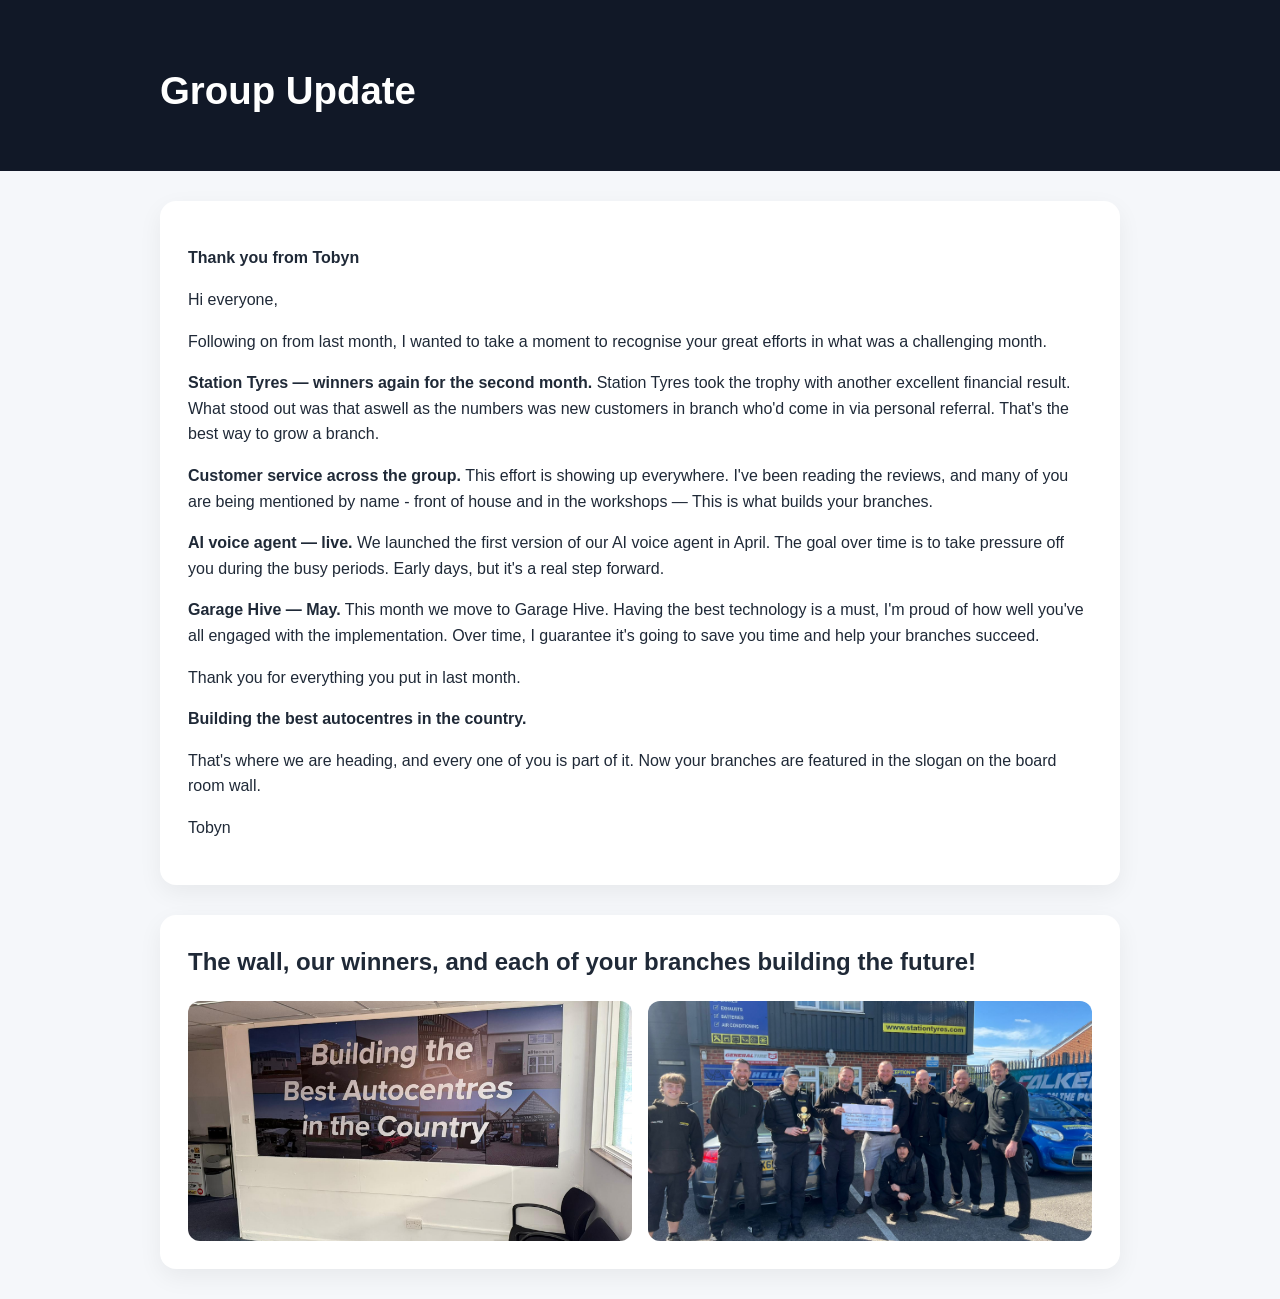
==== updates/2026-05/index.html @ 372e9c14 "Update slogan in gallery section of index.html" ====
<!DOCTYPE html>
<html lang="en">
<head>
  <meta charset="UTF-8" />
  <meta name="viewport" content="width=device-width, initial-scale=1.0" />
  <title>Great effort and well done</title>
  <link rel="stylesheet" href="../../style.css" />
</head>
<body>
  <header class="hero">
    <div class="container">
      <h1>Group Update</h1>
    </div>
  </header>

  <main class="container">
    <section class="memo-card">
       <p><strong>Thank you from Tobyn</strong></p>

<p>Hi everyone,</p>

<p>
  Following on from last month, I wanted to take a moment to recognise your great efforts in what was a challenging month.
</p>

<p>
  <strong>Station Tyres — winners again for the second month.</strong> Station Tyres took the trophy with another excellent financial result. What stood out was that aswell as the numbers was new customers in branch who'd come in via personal referral. That's the best way to grow a branch.
</p>

<p>
  <strong>Customer service across the group.</strong> This effort is showing up everywhere. I've been reading the reviews, and many of you are being mentioned by name - front of house and in the workshops — This is what builds your branches.
</p>

<p>
  <strong>AI voice agent — live.</strong> We launched the first version of our AI voice agent in April. The goal over time is to take pressure off you during the busy periods. Early days, but it's a real step forward.
</p>

<p>
  <strong>Garage Hive — May.</strong> This month we move to Garage Hive. Having the best technology is a must, I'm proud of how well you've all engaged with the implementation. Over time, I guarantee it's going to save you time and help your branches succeed.
</p>

<p>
  Thank you for everything you put in last month. 

<p>
  <strong>Building the best autocentres in the country.</strong>
</p>

<p>
  That's where we are heading, and every one of you is part of it. Now your branches are featured in the slogan on the board room wall.
</p>

<p>Tobyn</p>
      
    </section>

    <section class="gallery">
      <h2>The wall, our winners, and each of your branches building the future!</h2>
      <div class="photo-grid">
        <img src="images/PHOTO-2026-04-29-15-54-14.jpg" />
        <img src="images/PHOTO-2026-05-12-12-12-05.jpg" />
      </div>
    </section>
  </main>
</body>
</html>
---- style.css ----
* {
  box-sizing: border-box;
}

body {
  margin: 0;
  font-family: Arial, Helvetica, sans-serif;
  line-height: 1.6;
  color: #1f2937;
  background: #f5f7fa;
}

.container {
  width: min(960px, 92%);
  margin: 0 auto;
}

.hero {
  background: #111827;
  color: white;
  padding: 60px 0 40px;
}

.hero h1 {
  margin: 0 0 10px;
  font-size: 2.4rem;
}

.subtitle {
  margin: 0;
  color: #d1d5db;
}

.memo-card,
.gallery {
  background: white;
  margin: 30px 0;
  padding: 28px;
  border-radius: 16px;
  box-shadow: 0 8px 24px rgba(0, 0, 0, 0.06);
}

.memo-card h2,
.gallery h2 {
  margin-top: 0;
}

.photo-grid {
  display: grid;
  grid-template-columns: repeat(auto-fit, minmax(220px, 1fr));
  gap: 16px;
}

.photo-grid img {
  width: 100%;
  height: 240px;
  object-fit: cover;
  border-radius: 12px;
  display: block;
}
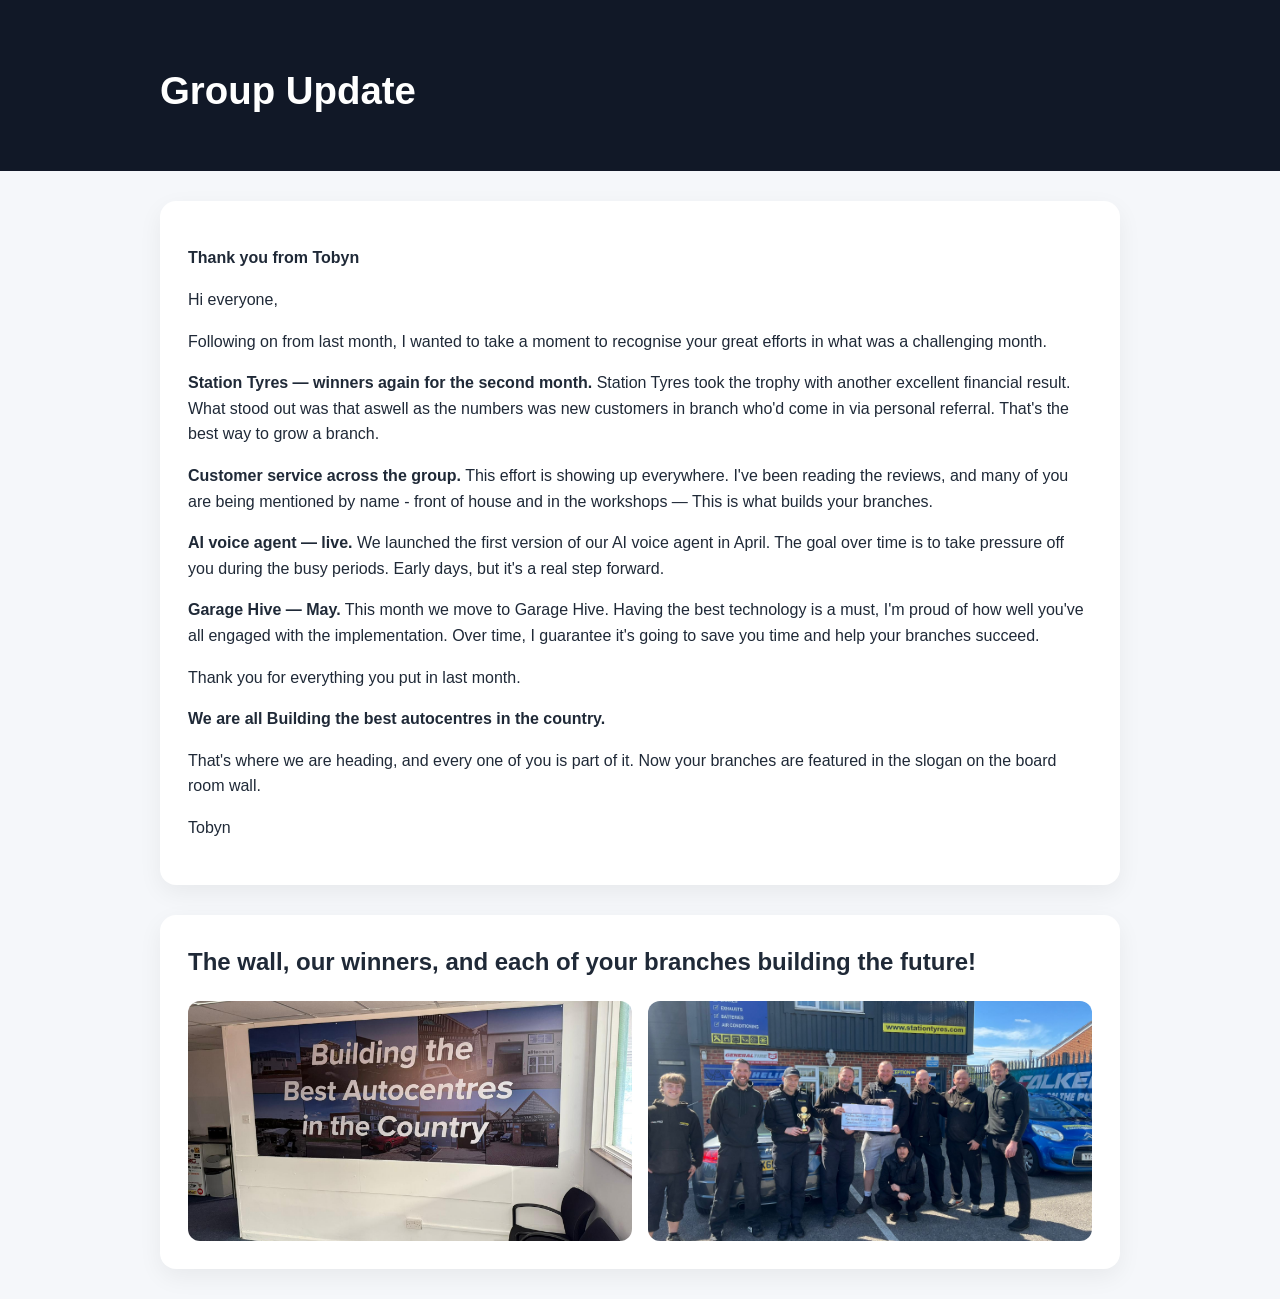
==== commit c834f4e2: "Update index.html" ====
--- a/updates/2026-05/index.html
+++ b/updates/2026-05/index.html
@@ -43,7 +43,7 @@
   Thank you for everything you put in last month. 
 
 <p>
-  <strong>Building the best autocentres in the country.</strong>
+  <strong>We are all Building the best autocentres in the country.</strong>
 </p>
 
 <p>
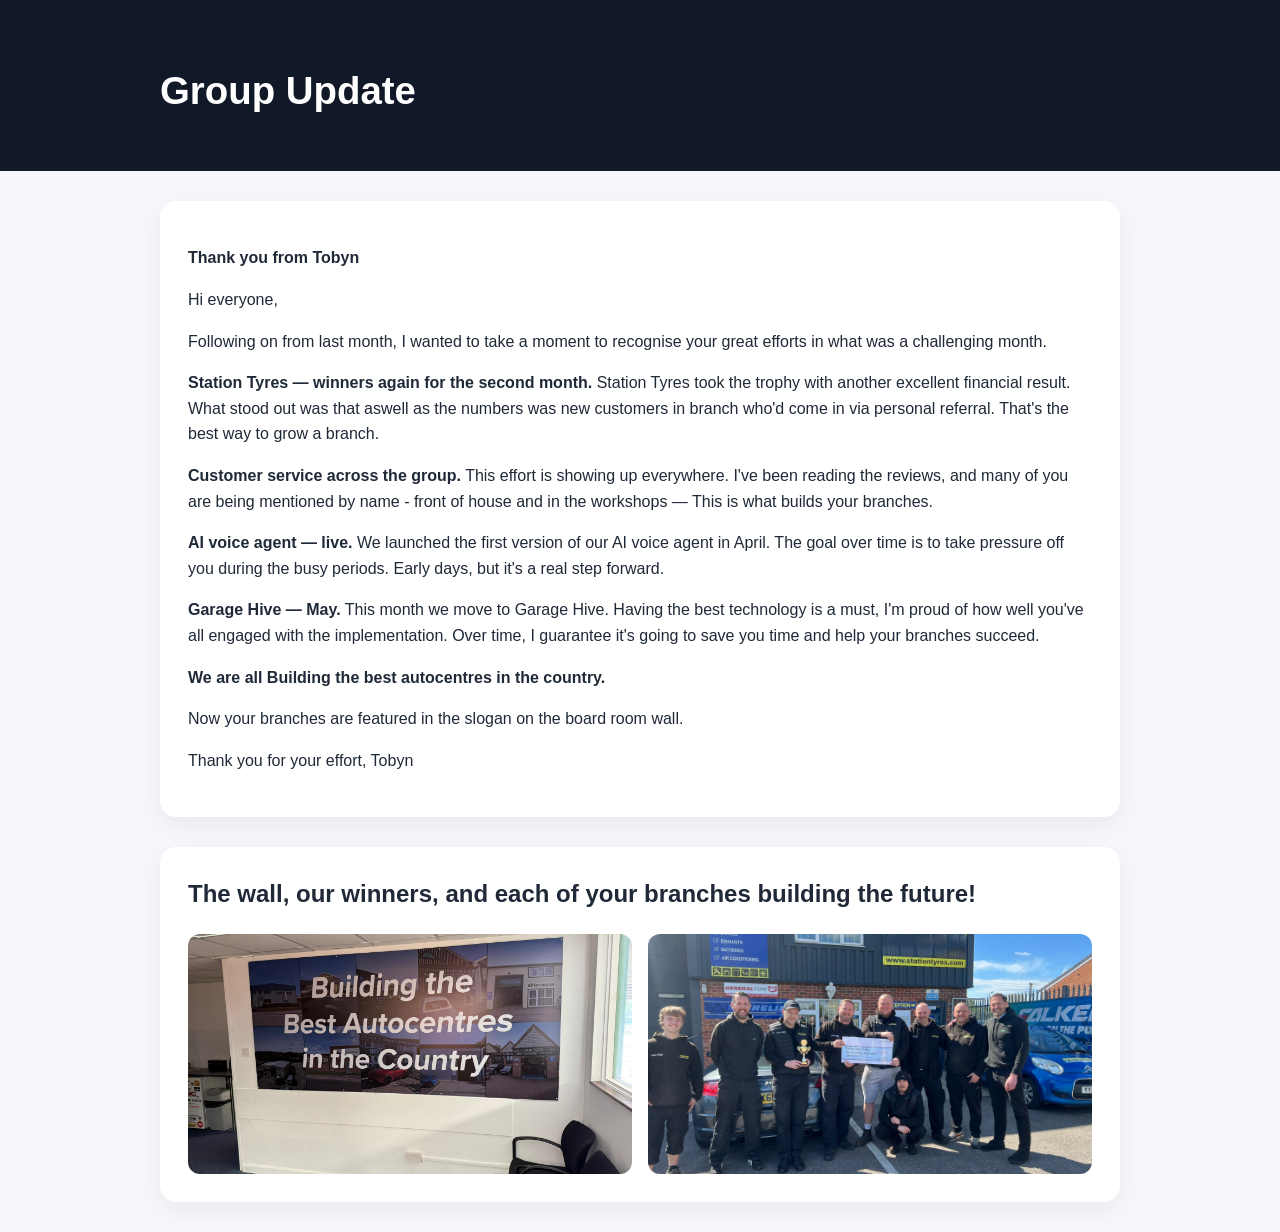
==== commit f7664bc6: "Update index.html" ====
--- a/updates/2026-05/index.html
+++ b/updates/2026-05/index.html
@@ -40,17 +40,14 @@
 </p>
 
 <p>
-  Thank you for everything you put in last month. 
-
-<p>
   <strong>We are all Building the best autocentres in the country.</strong>
 </p>
 
 <p>
-  That's where we are heading, and every one of you is part of it. Now your branches are featured in the slogan on the board room wall.
+  Now your branches are featured in the slogan on the board room wall.
 </p>
 
-<p>Tobyn</p>
+<p>Thank you for your effort, Tobyn</p>
       
     </section>
 
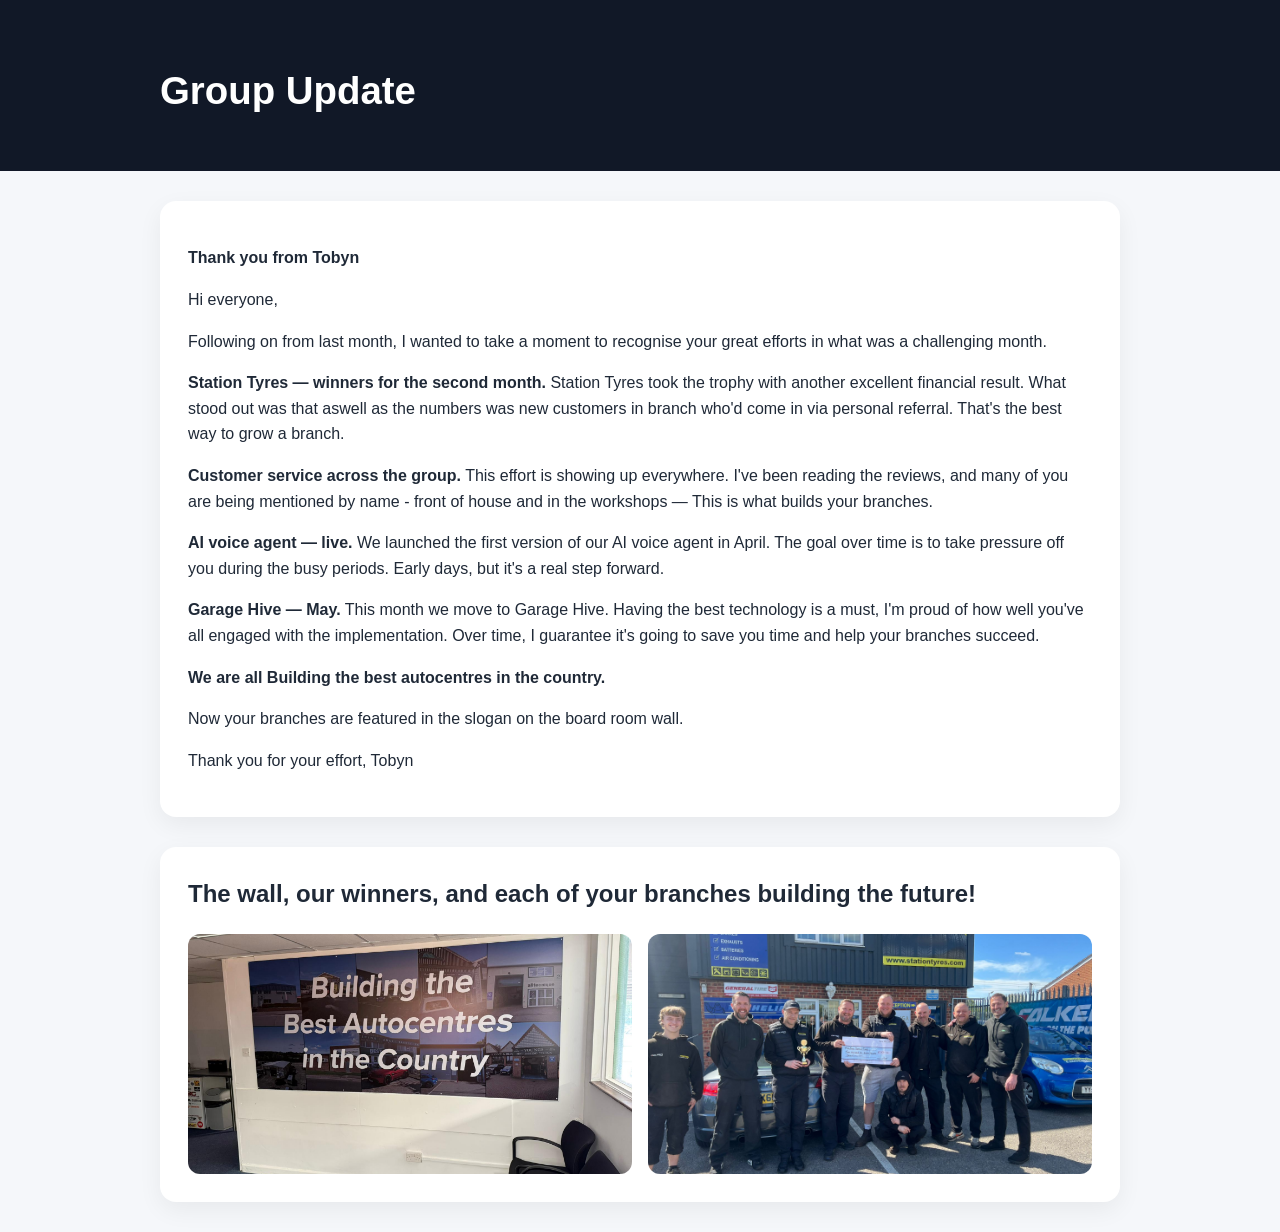
==== commit 35852e1e: "Correct wording in index.html for Station Tyres section" ====
--- a/updates/2026-05/index.html
+++ b/updates/2026-05/index.html
@@ -24,7 +24,7 @@
 </p>
 
 <p>
-  <strong>Station Tyres — winners again for the second month.</strong> Station Tyres took the trophy with another excellent financial result. What stood out was that aswell as the numbers was new customers in branch who'd come in via personal referral. That's the best way to grow a branch.
+  <strong>Station Tyres — winners for the second month.</strong> Station Tyres took the trophy with another excellent financial result. What stood out was that aswell as the numbers was new customers in branch who'd come in via personal referral. That's the best way to grow a branch.
 </p>
 
 <p>
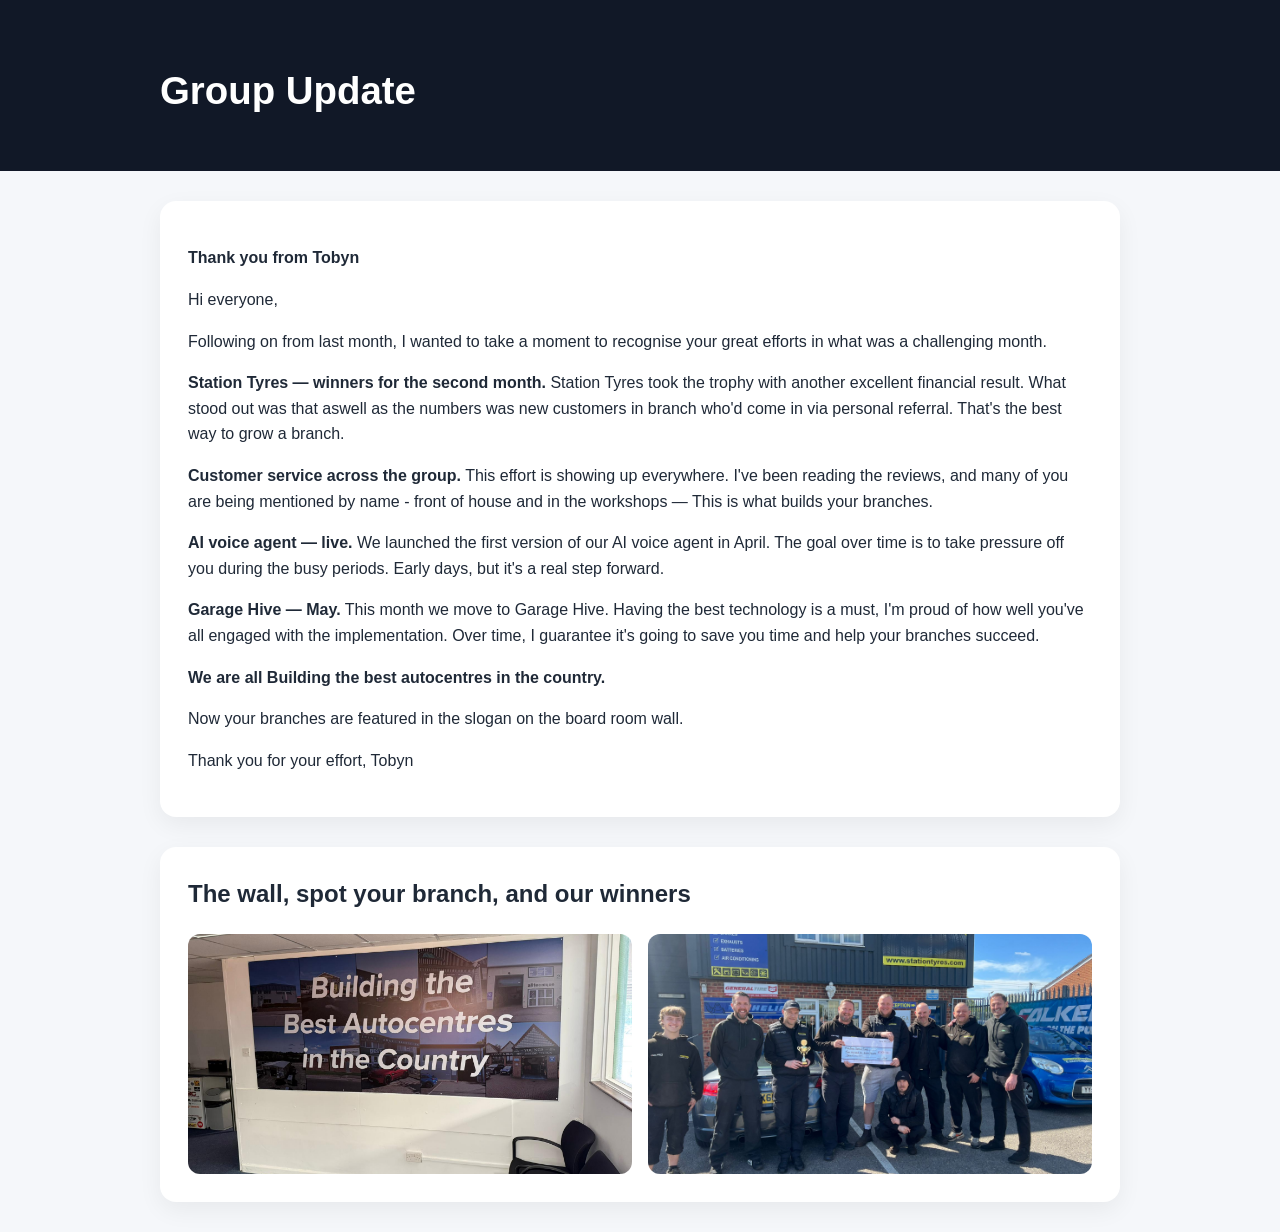
==== commit 64b78c06: "Update index.html" ====
--- a/updates/2026-05/index.html
+++ b/updates/2026-05/index.html
@@ -52,7 +52,7 @@
     </section>
 
     <section class="gallery">
-      <h2>The wall, our winners, and each of your branches building the future!</h2>
+      <h2>The wall, spot your branch, and our winners</h2>
       <div class="photo-grid">
         <img src="images/PHOTO-2026-04-29-15-54-14.jpg" />
         <img src="images/PHOTO-2026-05-12-12-12-05.jpg" />
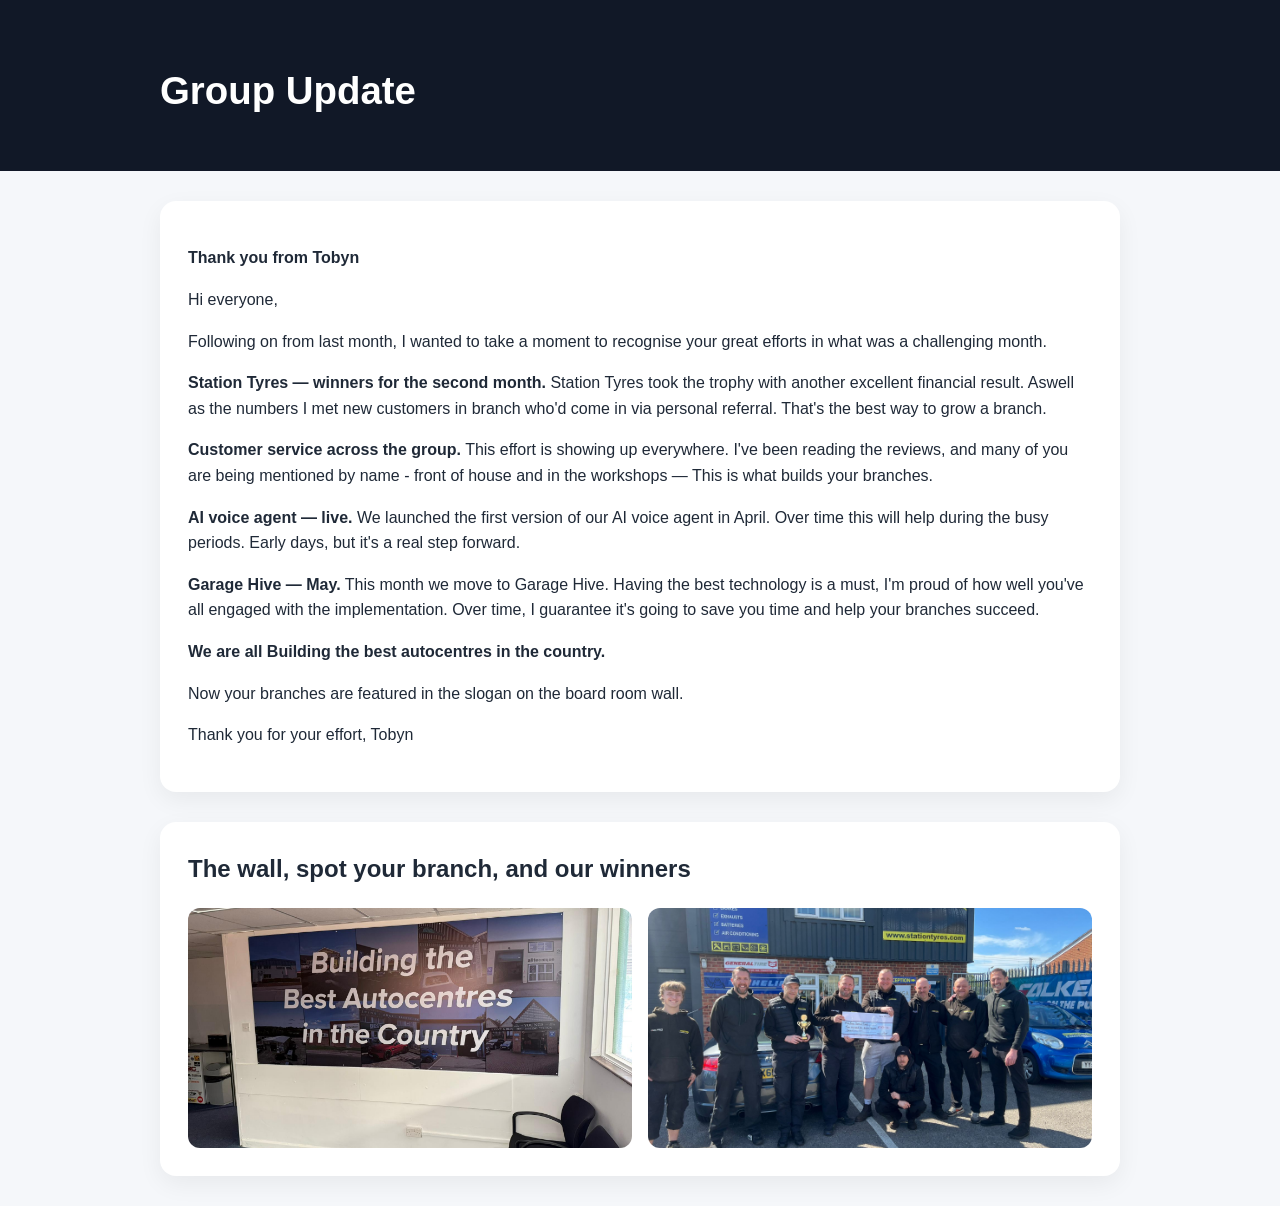
==== commit bb034224: "Improve wording in May update for clarity Revised wording for clarity and flow in the update." ====
--- a/updates/2026-05/index.html
+++ b/updates/2026-05/index.html
@@ -24,7 +24,7 @@
 </p>
 
 <p>
-  <strong>Station Tyres — winners for the second month.</strong> Station Tyres took the trophy with another excellent financial result. What stood out was that aswell as the numbers was new customers in branch who'd come in via personal referral. That's the best way to grow a branch.
+  <strong>Station Tyres — winners for the second month.</strong> Station Tyres took the trophy with another excellent financial result. Aswell as the numbers I met new customers in branch who'd come in via personal referral. That's the best way to grow a branch.
 </p>
 
 <p>
@@ -32,7 +32,7 @@
 </p>
 
 <p>
-  <strong>AI voice agent — live.</strong> We launched the first version of our AI voice agent in April. The goal over time is to take pressure off you during the busy periods. Early days, but it's a real step forward.
+  <strong>AI voice agent — live.</strong> We launched the first version of our AI voice agent in April. Over time this will help during the busy periods. Early days, but it's a real step forward.
 </p>
 
 <p>
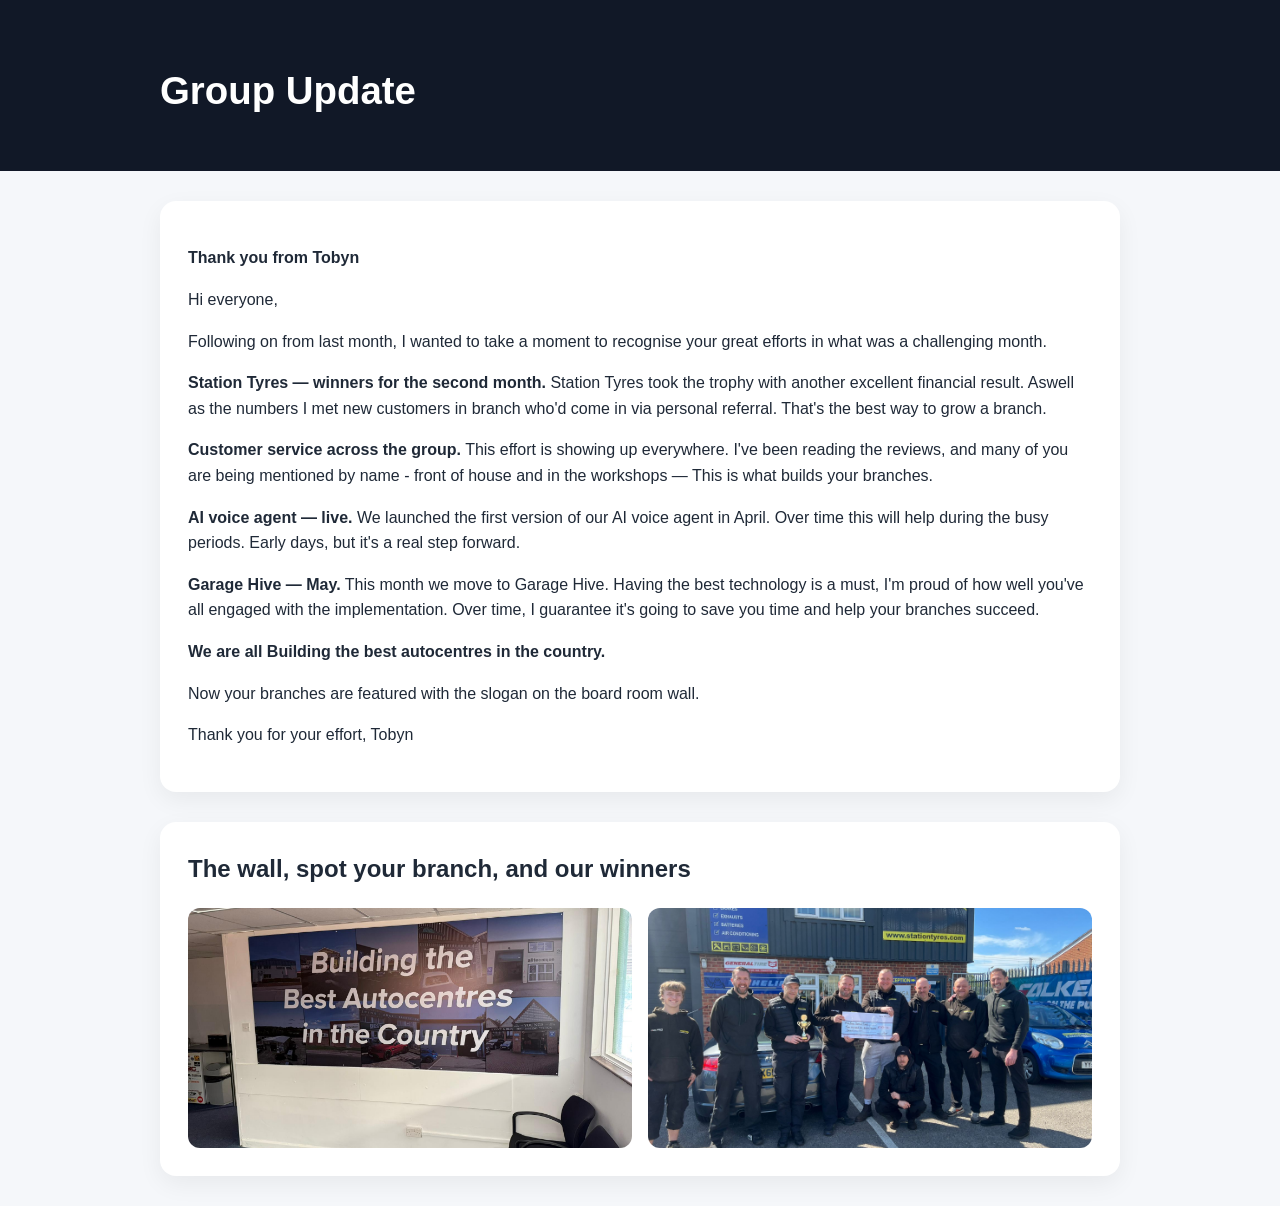
==== commit 945ef404: "Update index.html" ====
--- a/updates/2026-05/index.html
+++ b/updates/2026-05/index.html
@@ -5,6 +5,10 @@
   <meta name="viewport" content="width=device-width, initial-scale=1.0" />
   <title>Great effort and well done</title>
   <link rel="stylesheet" href="../../style.css" />
+  <!-- Cloudflare Web Analytics -->
+  <script defer src='https://static.cloudflareinsights.com/beacon.min.js'
+  data-cf-beacon='{"token": "10a4642809784379a55d0ba4ff8203f5"}'></script>
+  <!-- End Cloudflare Web Analytics -->
 </head>
 <body>
   <header class="hero">
@@ -44,7 +48,7 @@
 </p>
 
 <p>
-  Now your branches are featured in the slogan on the board room wall.
+  Now your branches are featured with the slogan on the board room wall.
 </p>
 
 <p>Thank you for your effort, Tobyn</p>
